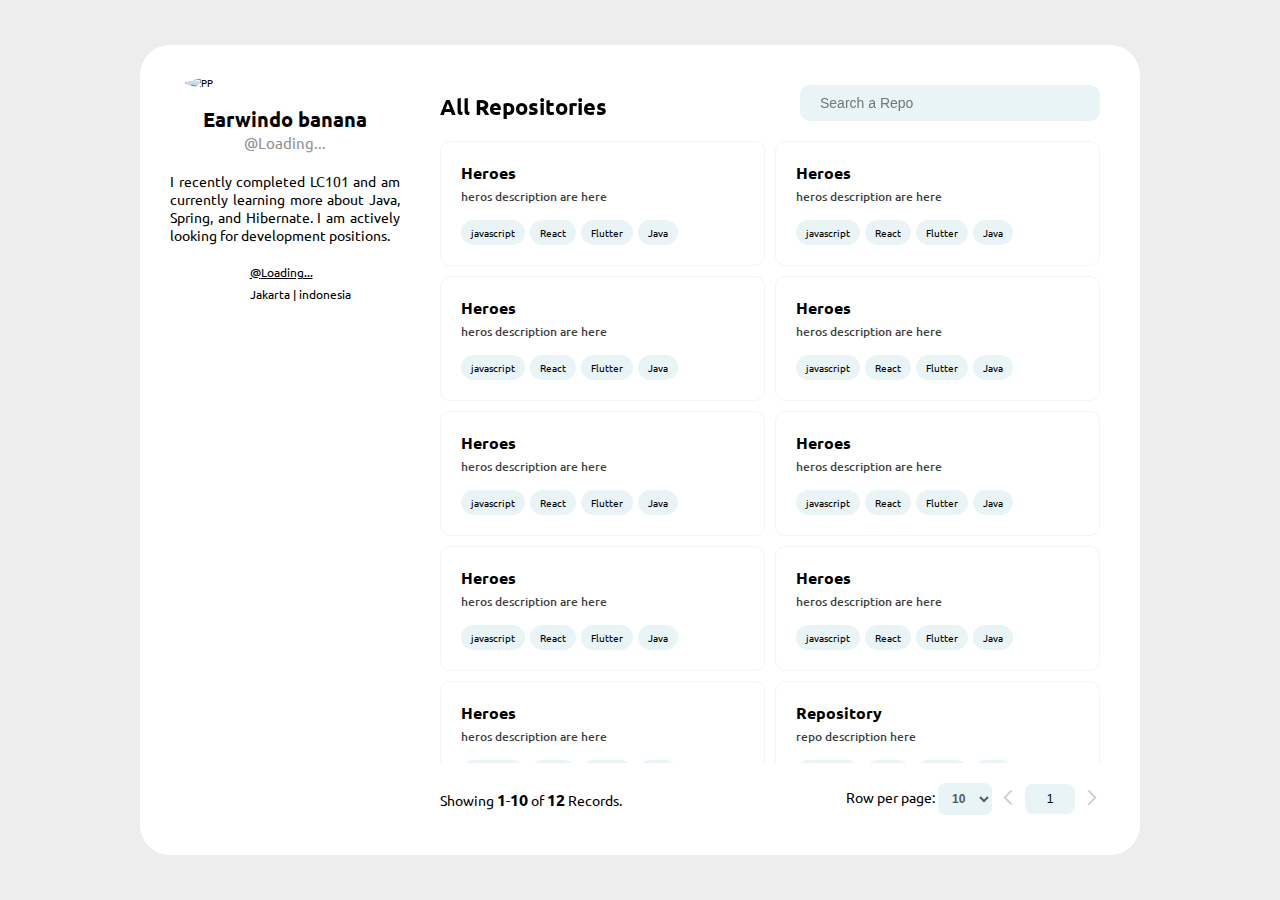
==== home.html @ 1934a141 "add api key" ====
<!DOCTYPE html>
<html lang="en">
<head>
    <meta charset="UTF-8">
    <meta name="viewport" content="width=device-width, initial-scale=1.0">
    <title>Document</title>
    <link rel="preconnect" href="https://fonts.googleapis.com">
    <link rel="preconnect" href="https://fonts.gstatic.com" crossorigin>
    <link href="https://fonts.googleapis.com/css2?family=Poppins:wght@200;300;400;500;600;700;800&family=Ubuntu:wght@300;400;500;700&display=swap" rel="stylesheet">
    <link rel="stylesheet" href="home.css">
</head>
<body>
    <div class="profile_page">
        <div class="user_profile">
            <div class="profile">
                <img id="avatar" src="src/images/profile image.jpg" alt="PP">
                <div class="profile_name">
                    <div class="name" id="name">Earwindo banana</div>
                    <div class="username">@<span id="username">Loading...</span></div>
                </div>
            </div>
            <div class="bio" id="bio">I recently completed LC101 and am currently learning more about Java, Spring, and Hibernate. I am actively looking for development positions.
            </div>
            <div class="information">
                <div class="link">
                    <img src="src/images/link.svg" alt="">
                    <a id="twitter_url" href="#" target="_blank">@<span>Loading...</span></a>
                </div>
                <div class="location">
                    <img src="src/images/location.svg" alt="">
                    <div class="location_name" id="location">Jakarta | indonesia</div>
                </div>
            </div>
        </div>

                   <!-- Right section -->


        <div class="repo">
            <div class="top_heading">
                <div class="popular_repo">All Repositories</div>
                <input id="searchbox" type="search" placeholder="Search a Repo">
            </div>
            <div class="content" id="repos">
                <div class="repo_box">
                    <div class="repo_name">Heroes</div>
                    <div class="repo_description">heros description are here</div>
                    <div class="hashtag_boxes">
                        <div class="hashtag_box">javascript</div>
                        <div class="hashtag_box">React</div>
                        <div class="hashtag_box">Flutter</div>
                        <div class="hashtag_box">Java</div>
                    </div>
                </div>
                <div class="repo_box">
                    <div class="repo_name">Heroes</div>
                    <div class="repo_description">heros description are here</div>
                    <div class="hashtag_boxes">
                        <div class="hashtag_box">javascript</div>
                        <div class="hashtag_box">React</div>
                        <div class="hashtag_box">Flutter</div>
                        <div class="hashtag_box">Java</div>
                    </div>
                </div>
                <div class="repo_box">
                    <div class="repo_name">Heroes</div>
                    <div class="repo_description">heros description are here</div>
                    <div class="hashtag_boxes">
                        <div class="hashtag_box">javascript</div>
                        <div class="hashtag_box">React</div>
                        <div class="hashtag_box">Flutter</div>
                        <div class="hashtag_box">Java</div>
                    </div>
                </div>
                <div class="repo_box">
                    <div class="repo_name">Heroes</div>
                    <div class="repo_description">heros description are here</div>
                    <div class="hashtag_boxes">
                        <div class="hashtag_box">javascript</div>
                        <div class="hashtag_box">React</div>
                        <div class="hashtag_box">Flutter</div>
                        <div class="hashtag_box">Java</div>
                    </div>
                </div>
                <div class="repo_box">
                    <div class="repo_name">Heroes</div>
                    <div class="repo_description">heros description are here</div>
                    <div class="hashtag_boxes">
                        <div class="hashtag_box">javascript</div>
                        <div class="hashtag_box">React</div>
                        <div class="hashtag_box">Flutter</div>
                        <div class="hashtag_box">Java</div>
                    </div>
                </div>
                <div class="repo_box">
                    <div class="repo_name">Heroes</div>
                    <div class="repo_description">heros description are here</div>
                    <div class="hashtag_boxes">
                        <div class="hashtag_box">javascript</div>
                        <div class="hashtag_box">React</div>
                        <div class="hashtag_box">Flutter</div>
                        <div class="hashtag_box">Java</div>
                    </div>
                </div>
                <div class="repo_box">
                    <div class="repo_name">Heroes</div>
                    <div class="repo_description">heros description are here</div>
                    <div class="hashtag_boxes">
                        <div class="hashtag_box">javascript</div>
                        <div class="hashtag_box">React</div>
                        <div class="hashtag_box">Flutter</div>
                        <div class="hashtag_box">Java</div>
                    </div>
                </div>
                <div class="repo_box">
                    <div class="repo_name">Heroes</div>
                    <div class="repo_description">heros description are here</div>
                    <div class="hashtag_boxes">
                        <div class="hashtag_box">javascript</div>
                        <div class="hashtag_box">React</div>
                        <div class="hashtag_box">Flutter</div>
                        <div class="hashtag_box">Java</div>
                    </div>
                </div>
                <div class="repo_box">
                    <div class="repo_name">Heroes</div>
                    <div class="repo_description">heros description are here</div>
                    <div class="hashtag_boxes">
                        <div class="hashtag_box">javascript</div>
                        <div class="hashtag_box">React</div>
                        <div class="hashtag_box">Flutter</div>
                        <div class="hashtag_box">Java</div>
                    </div>
                </div>
                <div class="repo_box">
                    <div class="repo_name">Repository</div>
                    <div class="repo_description">repo description here</div>
                    <div class="hashtag_boxes">
                        <div class="hashtag_box javascript">javascript</div>
                        <div class="hashtag_box react">React</div>
                        <div class="hashtag_box flutter">Flutter</div>
                        <div class="hashtag_box java">Java</div>
                    </div>
                </div>
            </div>
            <div class="pagination">
                <div class="page_text">Showing <span>1</span>-<span>10</span> of <span id="total-records">12</span> Records.</div>
                <div class="page_button">
                    <div class="row_per_page">
                        <form>
                            <label>Row per page: </label>
                            <select >
                                <option>10</option>
                                <option>20</option>
                                <option>50</option>
                            </select>
                        </form> 
                    </div>
        
                    <div class="selector-numbers">
                        <!-- <div class="selector-numbers-range"> <span id="from">1</span>-<span id="to">3</span> of <span id="total">10</span></div> -->
                        <div class="selector-numbers-toggles">
                            <button><svg width="100" height="100" viewBox="0 0 100 100" stroke-linecap="round" stroke-linejoin="round" fill="content" xmlns="http://www.w3.org/2000/svg">
                                <path d="M20 50L65 95L72 87.5L35 50L72 12.5L65 5L20 50Z" stroke-linecap="round" stroke-linejoin="round" />
                                </svg>
                                </button>
                            <input type="text" id="current" class="current" value="1">
                            <button><svg width="100" height="100" viewBox="0 0 100 100" fill="content" xmlns="http://www.w3.org/2000/svg">
                                <path d="M35 5L28 12.5L65 50L28 87.5L35 95L80 50L35 5Z" />
                                </svg>
                                </button>
                        </div>
                    </div>
                </div>
    
                </div>
            </div>
                    
        </div>     
    </div>
</body>
<script src="index.js" type="module"></script>
</html>
---- home.css ----
*,
*::before,
*::after {
  margin: 0;
  padding: 0;
  box-sizing: inherit;
}

html {
  box-sizing: border-box;
  font-size: 62.5%;
}
body{
    background-color: #EDEDED;
    font-family: 'Ubuntu', sans-serif;
    max-width: 100vw;
    max-height: 100vh;
    height: 100vh;
    display: flex;
    justify-content: center;
    align-items: center;
    overflow: hidden;
}

.profile_page{
    background-color: white;
    display: flex;
    height: 90vh;
    max-width: 100vw;
    width: 100rem;
    min-width: 50vh;
    border-radius: 3rem;
    overflow: hidden;
    padding: 3rem;
    gap: 3rem;
}

.user_profile{
    display: flex;
    flex-direction: column;
    gap: 2rem;
    align-items: center;
    max-width: 30rem;
}

.profile{
    display: flex;
    flex-direction: column;
    gap: 1.5rem;
    align-items: center;
}

.profile >img{
    border-radius: 50%;
    width: 20rem;
}

.profile_name{
    display: flex;
    flex-direction: column;
    align-items: center;
}
.profile_name .name {
    font-weight: bold;
    font-size: 2rem;
}
.profile_name .username{
    font-size: 1.5rem;
    color: rgb(144, 144, 144);
}

.bio{
    font-size: 1.4rem;
    text-align: justify;
    width: 23rem;
}

.information{
    display: flex;
    flex-direction: column;
    gap: 6px;
}

.information > * {
    display: flex;
    align-items: center;
    gap: 1rem;
    font-size: 1.2rem;
}

.information > * a {
    color: black;
    transition: color .5s;
}

.information > * a:hover {
    color: blue;
}

.information > * img {
    width: 2rem;
}



/* RIGHT SECTION */


.repo{
    display: flex;
    flex-direction: column;
    align-items: stretch;
    /* gap: 1rem; */
    position: relative;
    flex: 1;
}

.top_heading{
    display: flex;
    align-items: end;
    font-size: 2.2rem;
    font-weight: bold;
    justify-content: space-between;
    background-color: rgba(255, 255, 255, 0.507);
    backdrop-filter: blur(10px);
    padding: 1rem;
    position: sticky;
    top: 0;
}

.top_heading input{
    min-width: 20rem;
    max-width: 50rem;
    width: 30rem;
    padding: 10px 20px;
    font-size: 1.4rem;
    outline: none;
    border: none;
    border-radius: 10px;
    background-color: #E9F4F6;
    /* box-shadow: rgba(0, 0, 0, 0.05) 0px 6px 24px 0px, rgba(0, 0, 0, 0.08) 0px 0px 0px 0.5px; */

}

.content{
    display: grid;
    grid-template-columns: 1fr 1fr;
    row-gap: 1rem;
    column-gap: 1rem;
    margin: 1rem;
    overflow-y: auto;
    scroll-behavior: smooth;
}

::-webkit-scrollbar {
    width: 0;  
    background: rgb(193, 183, 183);
}

.repo_box{
    display: flex;
    flex-direction: column;
    gap: .5rem;
    max-width: 400px;
    padding: 20px;
    border-radius: 10px;
    background-color: #ffff;
    border: solid 1.5px #f4f4f4;
    /* box-shadow: rgb(242, 242, 242) 0px 6px 24px 0px, rgb(242, 242, 242) 0px 0px 0px 1px; */
}

.repo_name{
    font-size: 1.6rem;
    font-weight: 600;
    
}

.repo_description{
    font-size: 1.2rem;
    font-weight: 500;
    color: rgba(10, 9, 9, 0.783);
    overflow: hidden;
    text-align: justify;
}

.hashtag_boxes{
    display: flex;
    gap: 0.5rem;
    font-size: 1rem;
    font-weight: 400;
    margin-top: 1rem;
    flex-wrap: wrap;
}

.hashtag_box{
    max-width: fit-content;
    padding: 0.5rem 1rem;
    border-radius: 6rem;
    font-size: 1rem;
    background-color: #E9F4F6;
    color: black;
}


.pagination{
    display: flex;
    justify-content: space-between;
    align-items: center;
    font-size: 1.4rem;
    font-weight: 400;
    position: sticky;
    padding: 1rem;
}

.page_text > span{
    font-size: 1.6rem;
    font-weight: 600;
    color: black;
}

.page_button{
    display: flex;
    align-items: center;
    gap: 0.8rem;
}

.row_per_page{
    display: flex;
    align-items: center;

}

select{
    padding: .8rem 1rem;
    font-size: 1.2rem;
    font-weight: 600;
    background-color: #E9F4F6;
    color: #4f5c5f;
    font-style: inherit;
    border: none;
    outline: none;
    border-radius: 0.8rem;
    
}

.selector-numbers button {
    all: unset;
    cursor: pointer;
}
.selector-numbers button svg {
    stroke-linecap:round;
    stroke-linejoin:round;
    fill: #c9cfcf;
    height: 1.7rem;
    width: 1.7rem;
    transition: fill .5s;
}
.selector-numbers button:hover svg {
    fill: #7b8a8a;
}

.selector-numbers-toggles{
    display: flex;
    align-items: center;
    gap: 0.8rem;
}

.selector-numbers-toggles input {
    border-radius: 0.8rem;
    font-size: 1.2rem;
    text-align: center;
    padding: 0.8rem 1rem;
    border: none;
    outline: none;
    background-color: #E9F4F6;
    width: 5rem;
}

.selector-numbers img{
    width: 3rem;
    height: 3rem;

    border-radius: 50%;
}
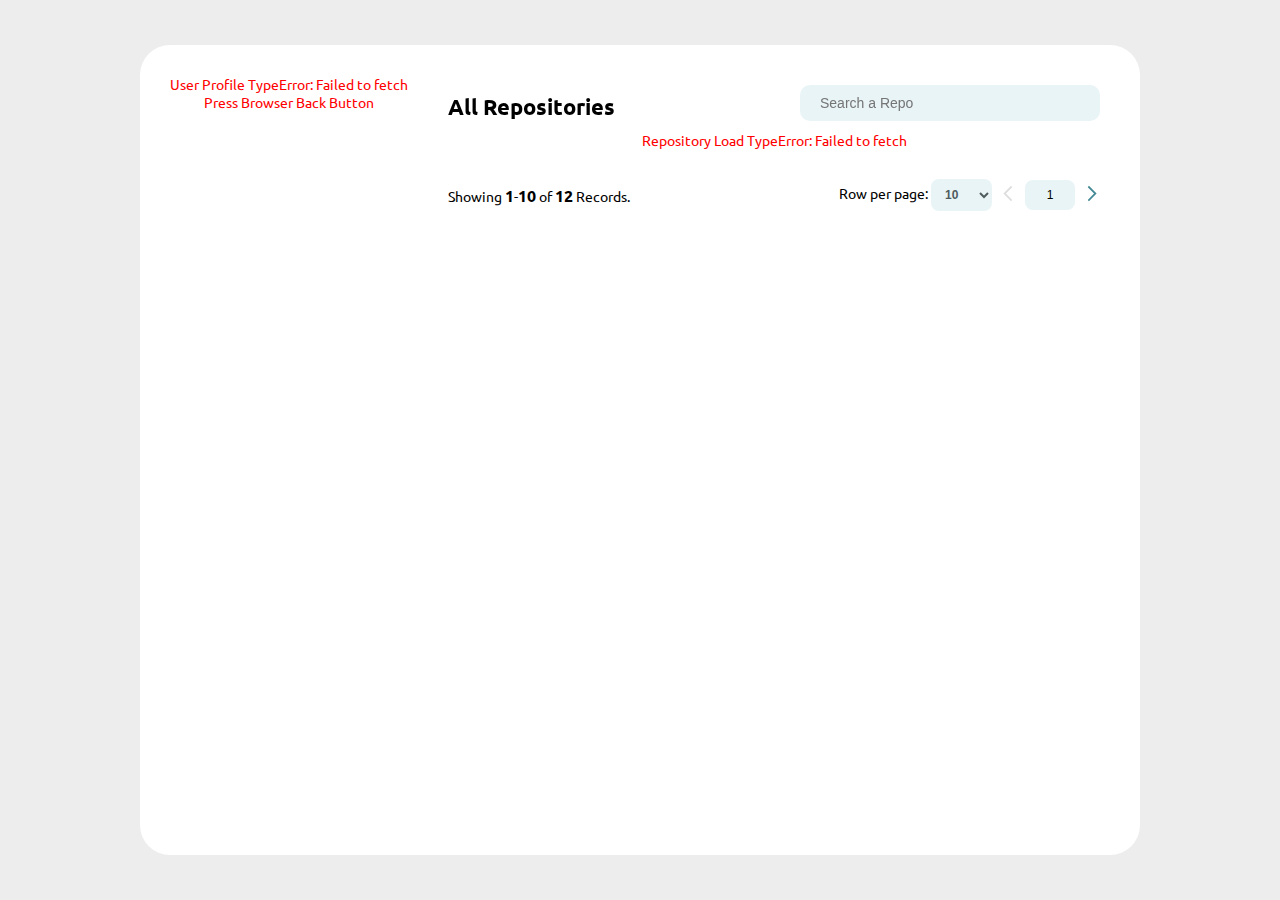
==== commit 97d60587: "add javascript functionality" ====
--- a/home.html
+++ b/home.html
@@ -3,7 +3,7 @@
 <head>
     <meta charset="UTF-8">
     <meta name="viewport" content="width=device-width, initial-scale=1.0">
-    <title>Document</title>
+    <title>Fyle Test</title>
     <link rel="preconnect" href="https://fonts.googleapis.com">
     <link rel="preconnect" href="https://fonts.gstatic.com" crossorigin>
     <link href="https://fonts.googleapis.com/css2?family=Poppins:wght@200;300;400;500;600;700;800&family=Ubuntu:wght@300;400;500;700&display=swap" rel="stylesheet">
@@ -11,26 +11,26 @@
 </head>
 <body>
     <div class="profile_page">
-        <div class="user_profile">
+        <div class="user_profile" id="user-profile">
             <div class="profile">
-                <img id="avatar" src="src/images/profile image.jpg" alt="PP">
+                <img id="avatar" src="src/images/loading_image.png" alt="PP">
                 <div class="profile_name">
-                    <div class="name" id="name">Earwindo banana</div>
-                    <div class="username">@<span id="username">Loading...</span></div>
+                    <div class="name" id="name">Loading name</div>
+                    <div class="username">@<span id="username">Loading username</span></div>
                 </div>
             </div>
-            <div class="bio" id="bio">I recently completed LC101 and am currently learning more about Java, Spring, and Hibernate. I am actively looking for development positions.
-            </div>
+            <div class="bio" id="bio">Loading Bio...</div>
             <div class="information">
                 <div class="link">
                     <img src="src/images/link.svg" alt="">
-                    <a id="twitter_url" href="#" target="_blank">@<span>Loading...</span></a>
+                    <a id="twitter_url" href="#" target="_blank">@<span> Loading Twitter</span></a>
                 </div>
                 <div class="location">
                     <img src="src/images/location.svg" alt="">
-                    <div class="location_name" id="location">Jakarta | indonesia</div>
+                    <div class="location_name" id="location">Loading Location...</div>
                 </div>
             </div>
+            <button class="diff-user-button" id="diff-user-button">Load Different User</button>
         </div>
 
                    <!-- Right section -->
@@ -41,118 +41,20 @@
                 <div class="popular_repo">All Repositories</div>
                 <input id="searchbox" type="search" placeholder="Search a Repo">
             </div>
-            <div class="content" id="repos">
-                <div class="repo_box">
-                    <div class="repo_name">Heroes</div>
-                    <div class="repo_description">heros description are here</div>
-                    <div class="hashtag_boxes">
-                        <div class="hashtag_box">javascript</div>
-                        <div class="hashtag_box">React</div>
-                        <div class="hashtag_box">Flutter</div>
-                        <div class="hashtag_box">Java</div>
-                    </div>
-                </div>
-                <div class="repo_box">
-                    <div class="repo_name">Heroes</div>
-                    <div class="repo_description">heros description are here</div>
-                    <div class="hashtag_boxes">
-                        <div class="hashtag_box">javascript</div>
-                        <div class="hashtag_box">React</div>
-                        <div class="hashtag_box">Flutter</div>
-                        <div class="hashtag_box">Java</div>
-                    </div>
-                </div>
-                <div class="repo_box">
-                    <div class="repo_name">Heroes</div>
-                    <div class="repo_description">heros description are here</div>
-                    <div class="hashtag_boxes">
-                        <div class="hashtag_box">javascript</div>
-                        <div class="hashtag_box">React</div>
-                        <div class="hashtag_box">Flutter</div>
-                        <div class="hashtag_box">Java</div>
-                    </div>
-                </div>
-                <div class="repo_box">
-                    <div class="repo_name">Heroes</div>
-                    <div class="repo_description">heros description are here</div>
-                    <div class="hashtag_boxes">
-                        <div class="hashtag_box">javascript</div>
-                        <div class="hashtag_box">React</div>
-                        <div class="hashtag_box">Flutter</div>
-                        <div class="hashtag_box">Java</div>
-                    </div>
-                </div>
-                <div class="repo_box">
-                    <div class="repo_name">Heroes</div>
-                    <div class="repo_description">heros description are here</div>
-                    <div class="hashtag_boxes">
-                        <div class="hashtag_box">javascript</div>
-                        <div class="hashtag_box">React</div>
-                        <div class="hashtag_box">Flutter</div>
-                        <div class="hashtag_box">Java</div>
-                    </div>
-                </div>
-                <div class="repo_box">
-                    <div class="repo_name">Heroes</div>
-                    <div class="repo_description">heros description are here</div>
-                    <div class="hashtag_boxes">
-                        <div class="hashtag_box">javascript</div>
-                        <div class="hashtag_box">React</div>
-                        <div class="hashtag_box">Flutter</div>
-                        <div class="hashtag_box">Java</div>
-                    </div>
-                </div>
-                <div class="repo_box">
-                    <div class="repo_name">Heroes</div>
-                    <div class="repo_description">heros description are here</div>
-                    <div class="hashtag_boxes">
-                        <div class="hashtag_box">javascript</div>
-                        <div class="hashtag_box">React</div>
-                        <div class="hashtag_box">Flutter</div>
-                        <div class="hashtag_box">Java</div>
-                    </div>
-                </div>
-                <div class="repo_box">
-                    <div class="repo_name">Heroes</div>
-                    <div class="repo_description">heros description are here</div>
-                    <div class="hashtag_boxes">
-                        <div class="hashtag_box">javascript</div>
-                        <div class="hashtag_box">React</div>
-                        <div class="hashtag_box">Flutter</div>
-                        <div class="hashtag_box">Java</div>
-                    </div>
-                </div>
-                <div class="repo_box">
-                    <div class="repo_name">Heroes</div>
-                    <div class="repo_description">heros description are here</div>
-                    <div class="hashtag_boxes">
-                        <div class="hashtag_box">javascript</div>
-                        <div class="hashtag_box">React</div>
-                        <div class="hashtag_box">Flutter</div>
-                        <div class="hashtag_box">Java</div>
-                    </div>
-                </div>
-                <div class="repo_box">
-                    <div class="repo_name">Repository</div>
-                    <div class="repo_description">repo description here</div>
-                    <div class="hashtag_boxes">
-                        <div class="hashtag_box javascript">javascript</div>
-                        <div class="hashtag_box react">React</div>
-                        <div class="hashtag_box flutter">Flutter</div>
-                        <div class="hashtag_box java">Java</div>
-                    </div>
-                </div>
+            <div class="loader" id="loader">Loading Repositores, Please Wait...</div>
+            <div class="content content-blur" id="repos">
             </div>
             <div class="pagination">
-                <div class="page_text">Showing <span>1</span>-<span>10</span> of <span id="total-records">12</span> Records.</div>
+                <div class="page_text">Showing <span id="from-record">1</span>-<span id="to-record">10</span> of <span id="total-records">12</span> Records.</div>
                 <div class="page_button">
                     <div class="row_per_page">
                         <form>
                             <label>Row per page: </label>
-                            <select >
+                            <select id="row-per-page" >
                                 <option>10</option>
                                 <option>20</option>
                                 <option>50</option>
+                                <option>100</option>
                             </select>
                         </form> 
                     </div>
@@ -160,12 +62,12 @@
                     <div class="selector-numbers">
                         <!-- <div class="selector-numbers-range"> <span id="from">1</span>-<span id="to">3</span> of <span id="total">10</span></div> -->
                         <div class="selector-numbers-toggles">
-                            <button><svg width="100" height="100" viewBox="0 0 100 100" stroke-linecap="round" stroke-linejoin="round" fill="content" xmlns="http://www.w3.org/2000/svg">
+                            <button id="btn-prev" disabled><svg width="100" height="100" viewBox="0 0 100 100" stroke-linecap="round" stroke-linejoin="round" fill="content" xmlns="http://www.w3.org/2000/svg">
                                 <path d="M20 50L65 95L72 87.5L35 50L72 12.5L65 5L20 50Z" stroke-linecap="round" stroke-linejoin="round" />
                                 </svg>
                                 </button>
-                            <input type="text" id="current" class="current" value="1">
-                            <button><svg width="100" height="100" viewBox="0 0 100 100" fill="content" xmlns="http://www.w3.org/2000/svg">
+                            <input type="text" id="current" class="current" value="1" readonly>
+                            <button id="btn-next"><svg width="100" height="100" viewBox="0 0 100 100" fill="content" xmlns="http://www.w3.org/2000/svg">
                                 <path d="M35 5L28 12.5L65 50L28 87.5L35 95L80 50L35 5Z" />
                                 </svg>
                                 </button>
--- a/home.css
+++ b/home.css
@@ -153,6 +153,22 @@
     scroll-behavior: smooth;
 }
 
+.content-blur{
+    filter: blur(10px);
+}
+
+
+.loader{
+    color: #b1b100;
+    font-size: 1.4rem;
+    text-align: center;
+}
+.error-class{
+    color: #ff0000;
+    font-size: 1.4rem;
+    text-align: center;
+}
+
 ::-webkit-scrollbar {
     width: 0;  
     background: rgb(193, 183, 183);
@@ -251,13 +267,19 @@
 .selector-numbers button svg {
     stroke-linecap:round;
     stroke-linejoin:round;
-    fill: #c9cfcf;
+    fill: #448995;
     height: 1.7rem;
     width: 1.7rem;
     transition: fill .5s;
 }
 .selector-numbers button:hover svg {
-    fill: #7b8a8a;
+    fill: #37707a;
+}
+.selector-numbers button:disabled {
+    pointer-events: none;
+}
+.selector-numbers button:disabled svg {
+    fill: #dddddd;
 }
 
 .selector-numbers-toggles{
@@ -286,3 +308,19 @@
 
 
 
+
+
+.diff-user-button{
+    padding: .8rem 1.7rem;
+    outline: none;
+    border: none;
+    border-radius: .7rem;
+    background-color: #448995;
+    color: #E9F4F6;
+    transition: all .5s;
+    font-size: 1.2rem;
+}
+.diff-user-button:hover{
+    cursor: pointer;
+    background-color: #37707a;
+}